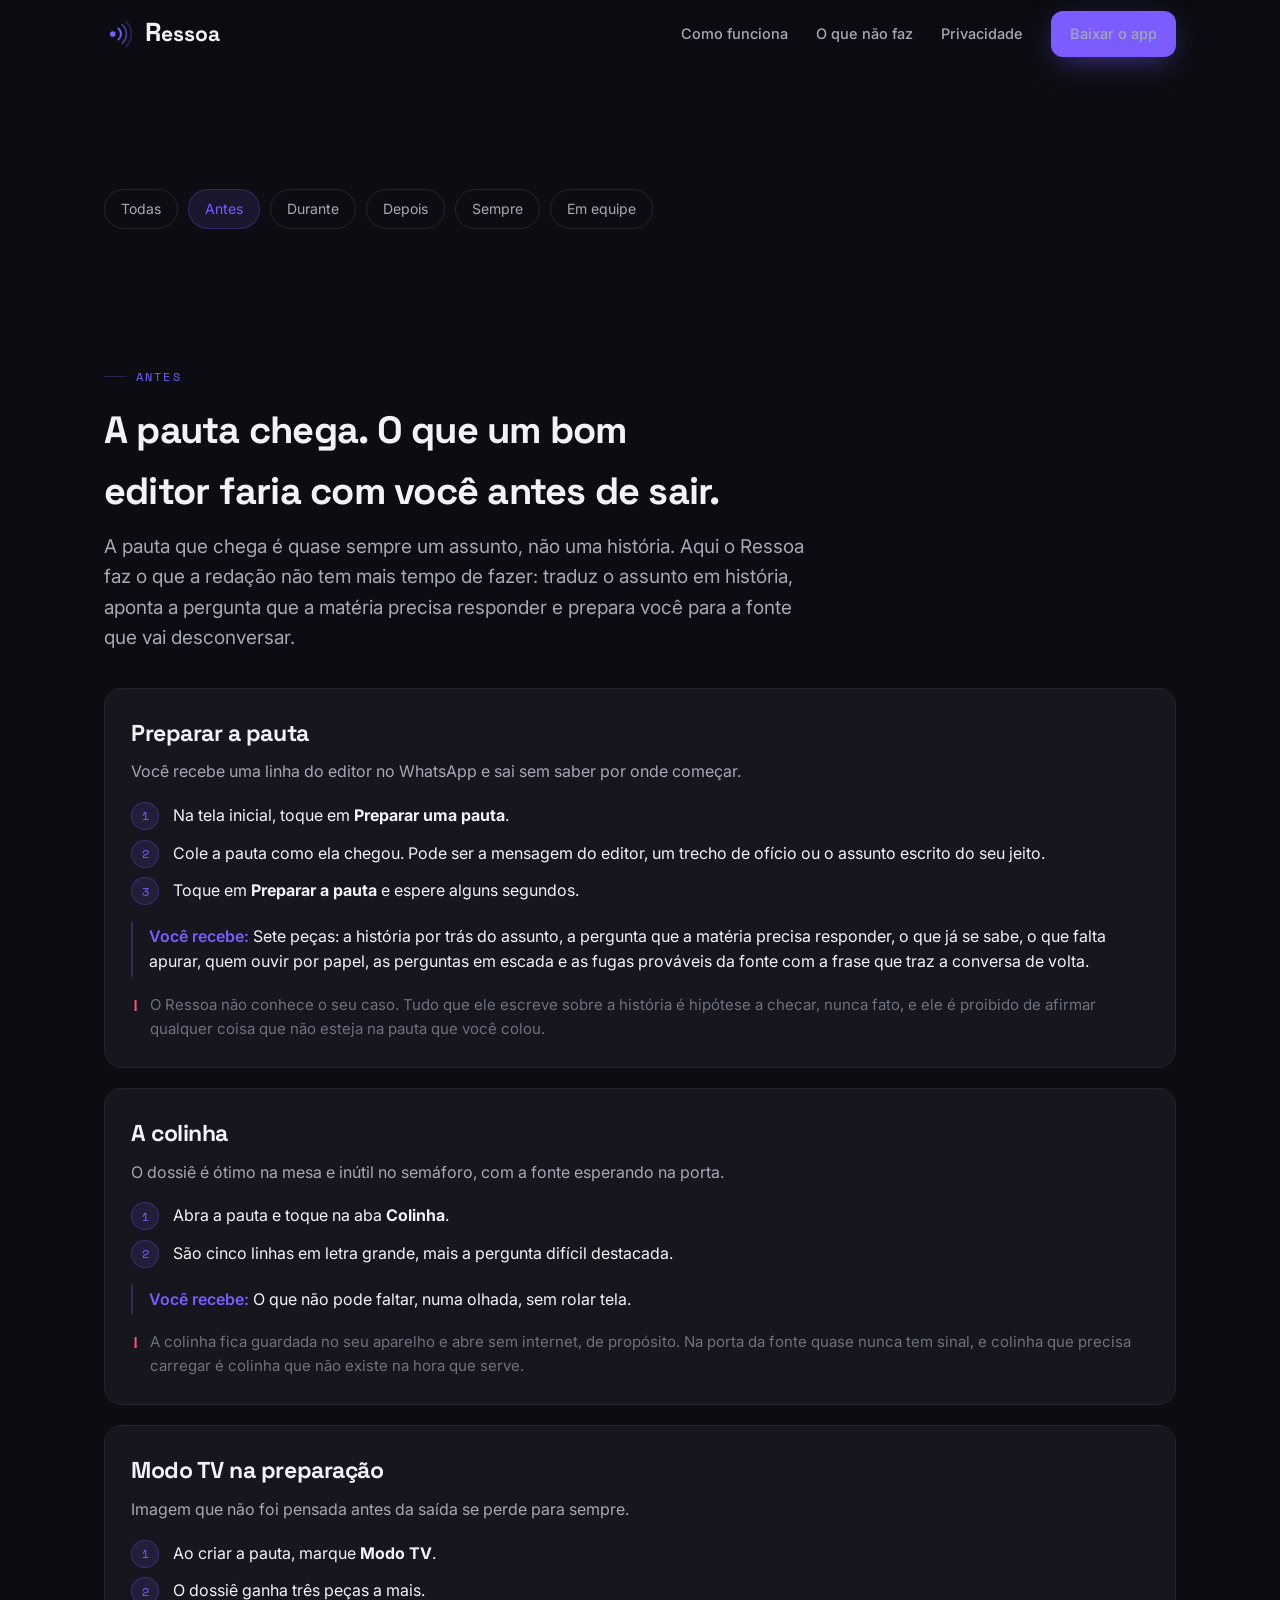
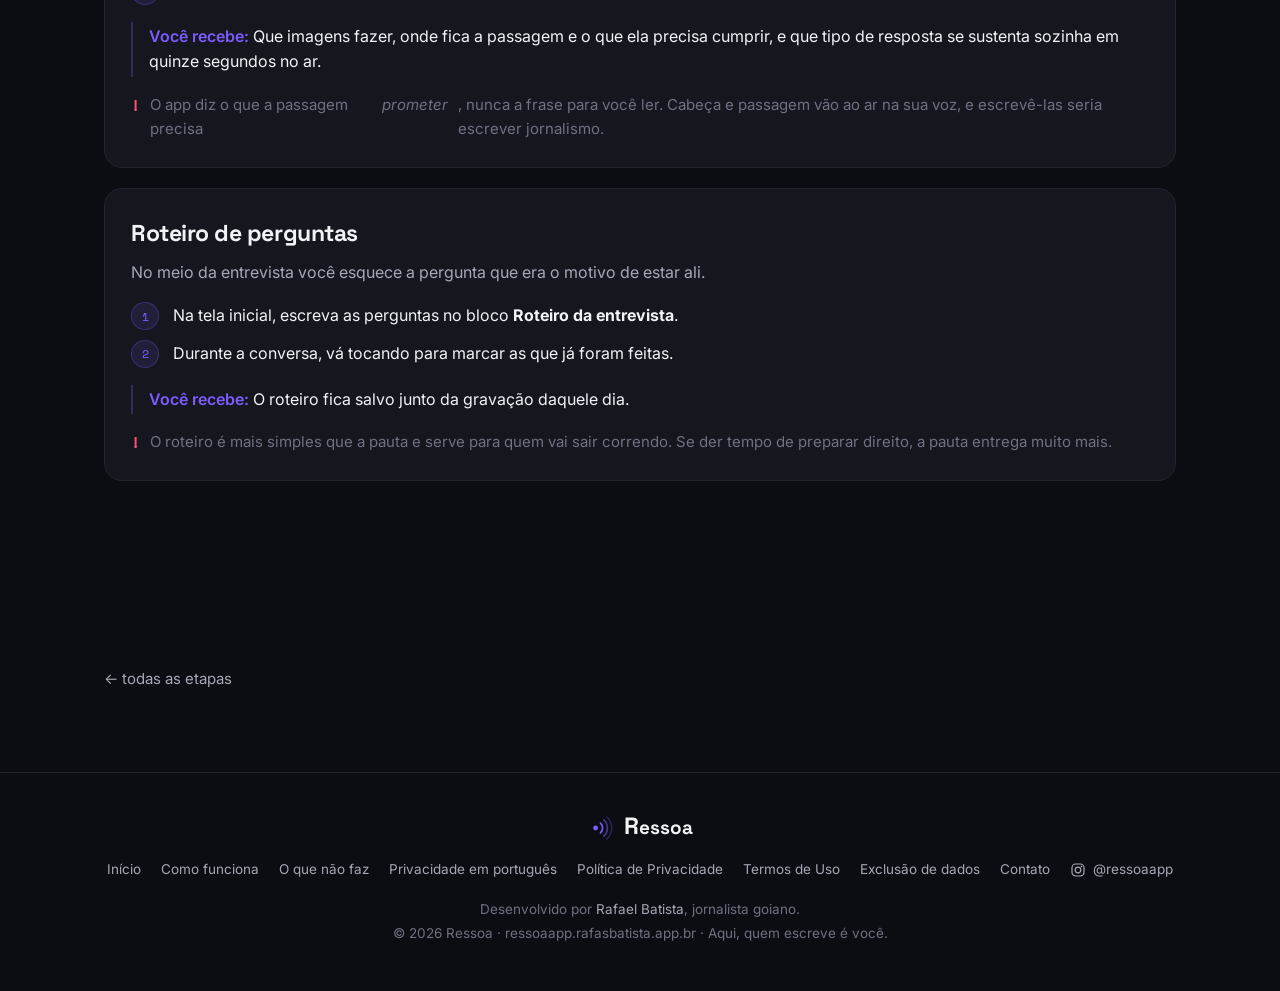
==== antes.html @ aba476d4 "O site passa a documentar cada funcao, passo a passo O site anunciava como "o que vem por ai" sete c" ====
<!doctype html>
<html lang="pt-BR">
<head>
<meta charset="utf-8" />
<meta name="viewport" content="width=device-width, initial-scale=1" />
<title>Antes · Ressoa</title>
<meta name="description" content="A pauta chega. O que um bom editor faria com você antes de sair. Passo a passo de cada função do Ressoa nesta etapa da apuração." />
<meta property="og:title" content="Antes · Ressoa" />
<meta property="og:description" content="A pauta chega. O que um bom editor faria com você antes de sair. Passo a passo de cada função do Ressoa nesta etapa da apuração." />
<meta property="og:type" content="article" />
<meta property="og:site_name" content="Ressoa" />
<meta property="og:locale" content="pt_BR" />
<meta property="og:url" content="https://ressoaapp.rafasbatista.app.br/antes.html" />
<meta property="og:image" content="https://ressoaapp.rafasbatista.app.br/og.png" />
<meta name="twitter:card" content="summary_large_image" />
<link rel="apple-touch-icon" href="https://ressoaapp.rafasbatista.app.br/apple-touch-icon.png" />
<meta name="theme-color" content="#0C0D12" />
<link rel="icon" href="favicon.png" />
<link rel="preconnect" href="https://fonts.googleapis.com" />
<link rel="preconnect" href="https://fonts.gstatic.com" crossorigin />
<link href="https://fonts.googleapis.com/css2?family=Space+Grotesk:wght@500;700&family=Inter:wght@400;500;600&family=Space+Mono:wght@400;700&display=swap" rel="stylesheet" />
<link rel="stylesheet" href="site.css" />
</head>
<body id="top">
<nav id="nav">
  <div class="wrap nav-in">
    <a class="brand" href="/" aria-label="Ressoa, início">
      <svg class="eco" viewBox="0 0 48 48" aria-hidden="true"><circle cx="14" cy="24" r="4.5" fill="currentColor"/><path d="M23 15a12 12 0 0 1 0 18" stroke="currentColor" stroke-width="3" fill="none" stroke-linecap="round"/><path d="M29 9a20 20 0 0 1 0 30" stroke="currentColor" stroke-width="3" fill="none" stroke-linecap="round" opacity=".55"/><path d="M35 4a27 27 0 0 1 0 40" stroke="currentColor" stroke-width="3" fill="none" stroke-linecap="round" opacity=".25"/></svg>
      <span><span class="r">R</span>essoa</span>
    </a>
    <div class="nav-links">
      <a href="como-funciona.html">Como funciona</a>
      <a href="o-que-nao-faz.html">O que não faz</a>
      <a href="privacidade-simples.html">Privacidade</a>
      <a class="btn btn-primary" href="/#baixar">Baixar o app</a>
    </div>
  </div>
</nav>
<main class="wrap" style="padding-top:120px;padding-bottom:80px">
  <div class="trilha"><a href="como-funciona.html">Todas</a><a href="antes.html" aria-current="page">Antes</a><a href="durante.html">Durante</a><a href="depois.html">Depois</a><a href="sempre.html">Sempre</a><a href="equipe.html">Em equipe</a></div>
  <section class="jornada">
    <span class="eyebrow">Antes</span>
    <h2>A pauta chega. O que um bom editor faria com você antes de sair.</h2>
    <p class="lead">A pauta que chega é quase sempre um assunto, não uma história. Aqui o Ressoa faz o que a redação não tem mais tempo de fazer: traduz o assunto em história, aponta a pergunta que a matéria precisa responder e prepara você para a fonte que vai desconversar.</p>
    
      <article class="func">
        <h3>Preparar a pauta</h3>
        <p class="problema">Você recebe uma linha do editor no WhatsApp e sai sem saber por onde começar.</p>
        <ol class="passos">
          <li>Na tela inicial, toque em <strong>Preparar uma pauta</strong>.</li>
          <li>Cole a pauta como ela chegou. Pode ser a mensagem do editor, um trecho de ofício ou o assunto escrito do seu jeito.</li>
          <li>Toque em <strong>Preparar a pauta</strong> e espere alguns segundos.</li>
        </ol>
        <p class="recebe"><strong>Você recebe:</strong> Sete peças: a história por trás do assunto, a pergunta que a matéria precisa responder, o que já se sabe, o que falta apurar, quem ouvir por papel, as perguntas em escada e as fugas prováveis da fonte com a frase que traz a conversa de volta.</p>
        <p class="ressalva">O Ressoa não conhece o seu caso. Tudo que ele escreve sobre a história é hipótese a checar, nunca fato, e ele é proibido de afirmar qualquer coisa que não esteja na pauta que você colou.</p>
      </article>

      <article class="func">
        <h3>A colinha</h3>
        <p class="problema">O dossiê é ótimo na mesa e inútil no semáforo, com a fonte esperando na porta.</p>
        <ol class="passos">
          <li>Abra a pauta e toque na aba <strong>Colinha</strong>.</li>
          <li>São cinco linhas em letra grande, mais a pergunta difícil destacada.</li>
        </ol>
        <p class="recebe"><strong>Você recebe:</strong> O que não pode faltar, numa olhada, sem rolar tela.</p>
        <p class="ressalva">A colinha fica guardada no seu aparelho e abre sem internet, de propósito. Na porta da fonte quase nunca tem sinal, e colinha que precisa carregar é colinha que não existe na hora que serve.</p>
      </article>

      <article class="func">
        <h3>Modo TV na preparação</h3>
        <p class="problema">Imagem que não foi pensada antes da saída se perde para sempre.</p>
        <ol class="passos">
          <li>Ao criar a pauta, marque <strong>Modo TV</strong>.</li>
          <li>O dossiê ganha três peças a mais.</li>
        </ol>
        <p class="recebe"><strong>Você recebe:</strong> Que imagens fazer, onde fica a passagem e o que ela precisa cumprir, e que tipo de resposta se sustenta sozinha em quinze segundos no ar.</p>
        <p class="ressalva">O app diz o que a passagem precisa <em>prometer</em>, nunca a frase para você ler. Cabeça e passagem vão ao ar na sua voz, e escrevê-las seria escrever jornalismo.</p>
      </article>

      <article class="func">
        <h3>Roteiro de perguntas</h3>
        <p class="problema">No meio da entrevista você esquece a pergunta que era o motivo de estar ali.</p>
        <ol class="passos">
          <li>Na tela inicial, escreva as perguntas no bloco <strong>Roteiro da entrevista</strong>.</li>
          <li>Durante a conversa, vá tocando para marcar as que já foram feitas.</li>
        </ol>
        <p class="recebe"><strong>Você recebe:</strong> O roteiro fica salvo junto da gravação daquele dia.</p>
        <p class="ressalva">O roteiro é mais simples que a pauta e serve para quem vai sair correndo. Se der tempo de preparar direito, a pauta entrega muito mais.</p>
      </article>
  </section>
  <a class="voltar-topo" href="como-funciona.html">← todas as etapas</a>
</main>
<footer>
  <div class="wrap foot-in">
    <div class="foot-marca">
      <svg class="eco" viewBox="0 0 48 48" aria-hidden="true"><circle cx="14" cy="24" r="4.5" fill="currentColor"/><path d="M23 15a12 12 0 0 1 0 18" stroke="currentColor" stroke-width="3" fill="none" stroke-linecap="round"/><path d="M29 9a20 20 0 0 1 0 30" stroke="currentColor" stroke-width="3" fill="none" stroke-linecap="round" opacity=".55"/><path d="M35 4a27 27 0 0 1 0 40" stroke="currentColor" stroke-width="3" fill="none" stroke-linecap="round" opacity=".25"/></svg>
      <span><span class="r">R</span>essoa</span>
    </div>
    <div class="foot-links">
      <a href="/">Início</a>
      <a href="como-funciona.html">Como funciona</a>
      <a href="o-que-nao-faz.html">O que não faz</a>
      <a href="privacidade-simples.html">Privacidade em português</a>
      <a href="privacidade.html">Política de Privacidade</a>
      <a href="termos.html">Termos de Uso</a>
      <a href="exclusao-de-dados.html">Exclusão de dados</a>
      <a href="contato.html">Contato</a>
      <a class="foot-ig" href="https://instagram.com/ressoaapp" target="_blank" rel="noopener">
        <svg viewBox="0 0 24 24" aria-hidden="true"><rect x="3" y="3" width="18" height="18" rx="5.5" fill="none" stroke="currentColor" stroke-width="1.8"/><circle cx="12" cy="12" r="4.2" fill="none" stroke="currentColor" stroke-width="1.8"/><circle cx="17.4" cy="6.6" r="1.25" fill="currentColor"/></svg>
        @ressoaapp
      </a>
    </div>
    <div class="foot-fina">
      Desenvolvido por <a href="https://rafasbatista.app.br/" target="_blank" rel="noopener">Rafael Batista</a>, jornalista goiano.<br>
      © 2026 Ressoa · ressoaapp.rafasbatista.app.br · Aqui, quem escreve é você.
    </div>
  </div>
</footer>
</body>
</html>
---- site.css ----
/* Sistema visual do Ressoa, compartilhado por todas as páginas.
   Extraído do index.html em 20/08/2026, quando o site deixou de ser uma página
   só e passou a documentar cada função. */
:root {
    --bg: #0C0D12;
    --bg-2: #0f1017;
    --surface: #15161E;
    --surface-2: #1b1d28;
    --border: #23252F;
    --violet: #7C5CFF;
    --violet-soft: rgba(124, 92, 255, 0.12);
    --violet-line: rgba(124, 92, 255, 0.28);
    --green: #4ADE9E;
    --rec: #FF5470;
    --text: #F2F3F7;
    --text-2: #A5A8B5;
    --muted: #6E7180;
    --display: "Space Grotesk", "Segoe UI", system-ui, sans-serif;
    --sans: "Inter", "Segoe UI", system-ui, sans-serif;
    --mono: "Space Mono", ui-monospace, "SF Mono", Menlo, monospace;
    --maxw: 1120px;
  }
  * { box-sizing: border-box; }
  html { scroll-behavior: smooth; -webkit-text-size-adjust: 100%; }
  body {
    margin: 0;
    background: var(--bg);
    color: var(--text);
    font-family: var(--sans);
    line-height: 1.6;
    overflow-x: hidden;
    -webkit-font-smoothing: antialiased;
  }
  a { color: inherit; text-decoration: none; }
  canvas#resonance {
    position: fixed;
    inset: 0;
    width: 100%;
    height: 100%;
    z-index: 0;
    opacity: 0.55;
    pointer-events: none;
  }
  .wrap { width: 100%; max-width: var(--maxw); margin: 0 auto; padding: 0 24px; position: relative; z-index: 2; }

  /* ---------- Type ---------- */
  h1, h2, h3 { font-family: var(--display); font-weight: 700; letter-spacing: -0.02em; text-wrap: balance; margin: 0; }
  .eyebrow {
    font-family: var(--mono);
    font-size: 12px;
    letter-spacing: 0.18em;
    text-transform: uppercase;
    color: var(--violet);
    display: inline-flex;
    align-items: center;
    gap: 10px;
  }
  .eyebrow::before { content: ""; width: 22px; height: 1px; background: var(--violet-line); }
  .lead { color: var(--text-2); font-size: clamp(16px, 2.1vw, 19px); max-width: 60ch; }
  .grad { color: var(--violet); }

  /* ---------- Nav ---------- */
  nav {
    position: sticky; top: 0; z-index: 20;
    backdrop-filter: blur(14px);
    background: color-mix(in srgb, var(--bg) 72%, transparent);
    border-bottom: 1px solid transparent;
    transition: border-color .3s;
  }
  nav.scrolled { border-bottom-color: var(--border); }
  .nav-in { display: flex; align-items: center; justify-content: space-between; height: 68px; }
  .brand { display: flex; align-items: center; gap: 11px; font-family: var(--display); font-weight: 700; font-size: 21px; }
  /* Igual ao app: o "R" tem destaque de TAMANHO, não de cor. Wordmark toda branca. */
  .brand .r { font-size: 1.24em; line-height: 1; }
  .eco { width: 30px; height: 30px; color: var(--violet); flex: none; }
  .nav-links { display: flex; align-items: center; gap: 28px; }
  .nav-links a { color: var(--text-2); font-size: 14.5px; font-weight: 500; transition: color .2s; }
  .nav-links a:hover { color: var(--text); }
  .btn {
    display: inline-flex; align-items: center; gap: 8px; justify-content: center;
    font-family: var(--sans); font-weight: 600; font-size: 15px;
    padding: 12px 22px; border-radius: 12px; border: 1px solid transparent; cursor: pointer;
    transition: transform .15s ease, background .2s, border-color .2s;
  }
  .btn-primary { background: var(--violet); color: #0b0b12; box-shadow: 0 8px 30px -8px rgba(124,92,255,.6); }
  .btn-primary:hover { transform: translateY(-2px); }
  .btn-ghost { border-color: var(--border); color: var(--text); background: rgba(255,255,255,.02); }
  .btn-ghost:hover { border-color: var(--violet-line); }
  .nav-links .btn { padding: 10px 18px; }
  @media (max-width: 780px) { .nav-links a:not(.btn) { display: none; } }

  /* ---------- Hero ---------- */
  .hero { position: relative; padding: 84px 0 40px; }
  .hero-grid { display: grid; grid-template-columns: 1.05fr 0.95fr; gap: 48px; align-items: center; }
  .hero h1 { font-size: clamp(38px, 6.4vw, 72px); line-height: 1.02; }
  .hero .lead { margin-top: 24px; }
  .hero-cta { display: flex; gap: 14px; margin-top: 34px; flex-wrap: wrap; }
  /* Botões das lojas (em breve) */
  .stores { display: flex; gap: 12px; margin-top: 26px; flex-wrap: wrap; }
  .stores.center { justify-content: center; }
  .store {
    display: inline-flex; align-items: center; gap: 11px;
    padding: 9px 17px; border-radius: 12px;
    background: #000; border: 1px solid #35373f; color: #fff;
    opacity: .8; cursor: default; user-select: none;
  }
  .store svg { width: 23px; height: 23px; flex: none; }
  .store .st { display: flex; flex-direction: column; line-height: 1.12; }
  .store .st small { font-size: 9.5px; color: #c9cbd4; letter-spacing: .01em; }
  .store .st b { font-family: var(--display); font-size: 16px; font-weight: 700; letter-spacing: -0.01em; }
  .stores-note {
    font-family: var(--mono); font-size: 11px; letter-spacing: .16em; text-transform: uppercase;
    color: var(--muted); margin-top: 12px; display: inline-flex; align-items: center; gap: 9px;
  }
  .stores-note::before { content: ""; width: 18px; height: 1px; background: var(--violet-line); }

  .hero-meta { display: flex; gap: 22px; margin-top: 30px; flex-wrap: wrap; color: var(--muted); font-size: 13.5px; }
  .hero-meta span { display: inline-flex; align-items: center; gap: 8px; }
  .dot { width: 7px; height: 7px; border-radius: 50%; background: var(--green); box-shadow: 0 0 10px var(--green); }
  .dot.v { background: var(--violet); box-shadow: 0 0 10px var(--violet); }
  @media (max-width: 900px) { .hero-grid { grid-template-columns: 1fr; gap: 40px; } .hero { padding-top: 54px; } }

  /* ---------- Phone mockup ---------- */
  .stage { perspective: 1600px; display: flex; justify-content: center; }
  .phone {
    width: 300px; flex: none;
    border-radius: 42px;
    background: linear-gradient(160deg, #202230, #101119);
    padding: 10px;
    border: 1px solid #2a2c3a;
    box-shadow: 0 40px 90px -30px rgba(0,0,0,.85), 0 0 0 1px rgba(124,92,255,.06), inset 0 1px 0 rgba(255,255,255,.05);
    transform: rotateY(-16deg) rotateX(6deg) rotateZ(1deg);
    transition: transform .9s cubic-bezier(.2,.8,.2,1);
  }
  .phone.flat { transform: rotateY(0) rotateX(0); }
  .stage.right .phone { transform: rotateY(16deg) rotateX(6deg) rotateZ(-1deg); }
  .stage.right .phone.flat { transform: rotateY(0) rotateX(0); }
  .screen {
    border-radius: 34px; background: var(--bg); overflow: hidden; height: 600px;
    border: 1px solid #000; position: relative; display: flex; flex-direction: column;
  }
  .notch { height: 26px; display: flex; align-items: center; justify-content: center; }
  .notch::after { content: ""; width: 90px; height: 6px; border-radius: 6px; background: #000; }
  .scr-pad { padding: 6px 16px 16px; display: flex; flex-direction: column; gap: 12px; flex: 1; overflow: hidden; }
  .scr-head { display: flex; align-items: center; justify-content: space-between; }
  .scr-title { font-family: var(--display); font-weight: 700; font-size: 20px; }
  .beta { font-family: var(--mono); font-size: 9px; letter-spacing: .1em; color: var(--violet); border: 1px solid var(--violet-line); border-radius: 20px; padding: 3px 8px; }
  .card {
    background: var(--surface); border: 1px solid var(--border); border-radius: 16px; padding: 14px;
  }
  .card.hl { background: var(--violet-soft); border-color: var(--violet-line); }
  .chip { font-size: 11px; font-weight: 600; padding: 5px 11px; border-radius: 20px; background: var(--surface-2); border: 1px solid var(--border); color: var(--text-2); display: inline-block; }
  .chip.on { background: var(--violet); color: #0b0b12; border-color: transparent; }
  .chip.ok { background: rgba(74,222,158,.14); color: var(--green); border-color: rgba(74,222,158,.3); }
  .chip.rec { background: rgba(255,84,112,.14); color: var(--rec); border-color: rgba(255,84,112,.3); }
  .rowchips { display: flex; gap: 7px; }
  .ts { font-family: var(--mono); font-size: 11px; color: var(--violet); display: inline-flex; align-items: center; gap: 4px; }
  .muted-s { color: var(--muted); font-size: 12px; }
  .txt-s { font-size: 12.5px; color: var(--text-2); line-height: 1.45; }
  .txt-b { font-size: 13px; font-weight: 600; }

  /* waveform */
  .wave { display: flex; align-items: center; gap: 3px; height: 34px; }
  .wave i { width: 3px; border-radius: 3px; background: #3a3d4d; }
  .wave i.a { background: var(--violet); }
  .rec-btn { width: 74px; height: 74px; border-radius: 50%; background: var(--rec); margin: 6px auto; display: flex; align-items: center; justify-content: center; box-shadow: 0 0 40px -6px rgba(255,84,112,.6); }
  .rec-btn.v { background: var(--violet); box-shadow: 0 0 40px -6px rgba(124,92,255,.6); }
  .rec-btn::after { content: ""; width: 24px; height: 24px; border-radius: 6px; background: #0b0b12; }
  .rec-btn.mic::after { width: 0; height: 0; }
  .play { width: 28px; height: 28px; border-radius: 50%; background: var(--violet); display: inline-flex; align-items: center; justify-content: center; flex: none; }
  .play::after { content: ""; border-left: 9px solid #0b0b12; border-top: 6px solid transparent; border-bottom: 6px solid transparent; margin-left: 2px; }

  /* editor (aba Escrever) */
  .toolbar { display: flex; gap: 6px; align-items: center; background: var(--surface-2); border: 1px solid var(--border); border-radius: 12px; padding: 8px 10px; }
  .toolbar span { width: 25px; height: 25px; border-radius: 7px; display: flex; align-items: center; justify-content: center; font-size: 12px; font-weight: 700; color: var(--text-2); background: rgba(255,255,255,.03); }
  .toolbar span.on { color: var(--violet); background: var(--violet-soft); }
  .quote-ins { border-left: 3px solid var(--violet); padding-left: 11px; }

  /* tab bar */
  .tabbar { margin-top: auto; display: flex; align-items: flex-end; justify-content: space-around; padding: 9px 4px 5px; border-top: 1px solid var(--border); }
  .tab { display: flex; flex-direction: column; align-items: center; gap: 4px; font-size: 8.5px; color: var(--muted); flex: 1; }
  .tab > svg { width: 19px; height: 19px; }
  .tab.on { color: var(--violet); }
  .tab.fab .fabc { width: 46px; height: 46px; border-radius: 50%; background: var(--violet); display: flex; align-items: center; justify-content: center; margin-top: -24px; border: 3px solid var(--bg); box-shadow: 0 0 22px -4px var(--violet); }
  .tab.fab .fabc .eco { width: 24px; height: 24px; color: #0b0b12; }

  /* ---------- Sections ---------- */
  section { position: relative; padding: 86px 0; }
  .section-head { max-width: 720px; }
  .section-head h2 { font-size: clamp(28px, 4.4vw, 46px); line-height: 1.06; margin-top: 18px; }
  .section-head .lead { margin-top: 18px; }

  .thesis { text-align: center; padding: 70px 0; }
  .thesis .big { font-family: var(--display); font-weight: 700; font-size: clamp(26px, 4.6vw, 50px); line-height: 1.12; letter-spacing: -0.02em; max-width: 18ch; margin: 0 auto; }
  .thesis .big b { color: var(--violet); }
  .thesis .sub { color: var(--text-2); margin-top: 22px; max-width: 58ch; margin-left: auto; margin-right: auto; }

  .feat { display: grid; grid-template-columns: 1fr 1fr; gap: 56px; align-items: center; }
  .feat.rev { direction: rtl; }
  .feat.rev > * { direction: ltr; }
  .feat .copy h2 { font-size: clamp(26px, 3.8vw, 40px); line-height: 1.08; margin-top: 16px; }
  .feat .copy p { color: var(--text-2); margin-top: 18px; font-size: 16.5px; }
  .feat ul { list-style: none; padding: 0; margin: 22px 0 0; display: flex; flex-direction: column; gap: 12px; }
  .feat li { display: flex; gap: 11px; align-items: flex-start; color: var(--text-2); font-size: 15px; }
  .feat li::before { content: ""; width: 18px; height: 18px; flex: none; margin-top: 2px; border-radius: 50%; background: var(--violet-soft); border: 1px solid var(--violet-line); background-image: url("data:image/svg+xml,%3Csvg xmlns='http://www.w3.org/2000/svg' viewBox='0 0 24 24' fill='none' stroke='%237C5CFF' stroke-width='3' stroke-linecap='round' stroke-linejoin='round'%3E%3Cpolyline points='20 6 9 17 4 12'/%3E%3C/svg%3E"); background-size: 12px; background-repeat: no-repeat; background-position: center; }
  @media (max-width: 900px) {
    .feat { grid-template-columns: 1fr; gap: 40px; }
    .feat.rev { direction: ltr; }
    section { padding: 64px 0; }
  }

  /* reveal */
  .reveal { opacity: 0; transform: translateY(34px); transition: opacity .8s ease, transform .8s cubic-bezier(.2,.8,.2,1); }
  .reveal.in { opacity: 1; transform: none; }
  .reveal.d1 { transition-delay: .08s; } .reveal.d2 { transition-delay: .16s; } .reveal.d3 { transition-delay: .24s; }

  /* grid of small features */
  .mini-grid { display: grid; grid-template-columns: repeat(3, 1fr); gap: 18px; margin-top: 40px; }
  .mini { background: var(--surface); border: 1px solid var(--border); border-radius: 18px; padding: 22px; transition: border-color .25s, transform .25s; }
  .mini:hover { border-color: var(--violet-line); transform: translateY(-3px); }
  .mini .mi { width: 40px; height: 40px; border-radius: 11px; background: var(--violet-soft); display: flex; align-items: center; justify-content: center; color: var(--violet); margin-bottom: 14px; }
  .mini h3 { font-size: 17px; }
  .mini p { color: var(--text-2); font-size: 14px; margin: 8px 0 0; }
  @media (max-width: 860px) { .mini-grid { grid-template-columns: 1fr; } }

  /* em breve */
  .soon { border-top: 1px solid var(--border); border-bottom: 1px solid var(--border); background: linear-gradient(180deg, rgba(124,92,255,.05), transparent 60%); }
  .soon-grid { display: grid; grid-template-columns: repeat(2, 1fr); gap: 16px; margin-top: 40px; }
  .soon-card { display: flex; gap: 15px; align-items: flex-start; background: var(--surface); border: 1px solid var(--border); border-radius: 16px; padding: 18px 20px; }
  .soon-card .si { width: 38px; height: 38px; border-radius: 10px; background: var(--violet-soft); color: var(--violet); display: flex; align-items: center; justify-content: center; flex: none; }
  .soon-card h3 { font-size: 16px; display: flex; align-items: center; gap: 10px; flex-wrap: wrap; }
  .soon-card .tag { font-family: var(--mono); font-size: 9px; letter-spacing: .12em; text-transform: uppercase; color: var(--violet); border: 1px solid var(--violet-line); border-radius: 20px; padding: 2px 7px; }
  .soon-card p { color: var(--text-2); font-size: 13.5px; margin: 7px 0 0; }
  @media (max-width: 760px) { .soon-grid { grid-template-columns: 1fr; } }

  /* pricing */
  .price-grid { display: grid; grid-template-columns: 1fr 1fr; gap: 22px; margin-top: 44px; }
  .plan { background: var(--surface); border: 1px solid var(--border); border-radius: 22px; padding: 30px; display: flex; flex-direction: column; }
  .plan.pro { border-color: var(--violet-line); background: linear-gradient(180deg, var(--violet-soft), var(--surface) 70%); position: relative; }
  .plan .pname { font-family: var(--mono); font-size: 12px; letter-spacing: .12em; text-transform: uppercase; color: var(--text-2); }
  .plan .price { font-family: var(--display); font-weight: 700; font-size: 46px; margin: 14px 0 2px; letter-spacing: -0.03em; }
  .plan .price small { font-size: 15px; color: var(--muted); font-family: var(--sans); font-weight: 500; }
  .plan .note { color: var(--green); font-size: 13.5px; font-weight: 600; min-height: 20px; }
  .plan ul { list-style: none; padding: 0; margin: 22px 0 0; display: flex; flex-direction: column; gap: 12px; flex: 1; }
  .plan li { display: flex; gap: 10px; color: var(--text-2); font-size: 14.5px; }
  .plan li::before { content: ""; width: 16px; height: 16px; flex: none; margin-top: 3px; background-image: url("data:image/svg+xml,%3Csvg xmlns='http://www.w3.org/2000/svg' viewBox='0 0 24 24' fill='none' stroke='%237C5CFF' stroke-width='3' stroke-linecap='round' stroke-linejoin='round'%3E%3Cpolyline points='20 6 9 17 4 12'/%3E%3C/svg%3E"); background-size: contain; background-repeat: no-repeat; }
  .badge { position: absolute; top: -12px; right: 24px; background: var(--violet); color: #0b0b12; font-size: 12px; font-weight: 700; padding: 5px 13px; border-radius: 20px; }
  @media (max-width: 760px) { .price-grid { grid-template-columns: 1fr; } }

  /* manifesto */
  .manifesto { text-align: center; }
  .manifesto .m { font-family: var(--display); font-weight: 700; font-size: clamp(26px, 4.4vw, 46px); letter-spacing: -0.02em; line-height: 1.12; max-width: 20ch; margin: 0 auto; }
  .manifesto .m b { color: var(--violet); }
  .seal { display: inline-flex; align-items: center; gap: 9px; margin-top: 26px; padding: 9px 18px; border-radius: 30px; border: 1px solid rgba(74,222,158,.3); background: rgba(74,222,158,.08); color: var(--green); font-weight: 600; font-size: 14px; }

  /* final cta */
  .final { text-align: center; padding: 96px 0; }
  .final h2 { font-size: clamp(30px, 5vw, 56px); line-height: 1.04; }
  .final .lead { margin: 20px auto 0; }
  .final .hero-cta { justify-content: center; }

  /* box do Instagram: a única coisa que dá pra fazer hoje, enquanto o app
     não chega às lojas, é seguir. Por isso vem logo depois do bloco de baixar. */
  .ig-box {
    display: flex; align-items: center; gap: 24px; flex-wrap: wrap;
    background: linear-gradient(180deg, var(--violet-soft), var(--surface) 72%);
    border: 1px solid var(--violet-line); border-radius: 22px; padding: 28px 30px;
  }
  .ig-mark { width: 54px; height: 54px; border-radius: 16px; background: var(--violet-soft); border: 1px solid var(--violet-line); color: var(--violet); display: flex; align-items: center; justify-content: center; flex: none; }
  .ig-mark svg { width: 27px; height: 27px; }
  .ig-txt { flex: 1; min-width: 240px; }
  .ig-txt h2 { font-size: clamp(21px, 2.6vw, 27px); }
  .ig-txt p { margin: 8px 0 0; color: var(--text-2); font-size: 14.5px; line-height: 1.6; }
  @media (max-width: 620px) { .ig-box { padding: 24px; } .ig-box .btn { width: 100%; } }

  /* rodapé: exatamente o mesmo bloco em todas as páginas do site.
     Se mudar aqui, mudar também em legal.css. */
  footer { border-top: 1px solid var(--border); padding: 40px 0 46px; color: var(--muted); font-size: 13.5px; }
  .foot-in { display: flex; flex-direction: column; align-items: center; text-align: center; gap: 16px; }
  .foot-marca { display: flex; align-items: center; gap: 10px; font-family: var(--display); font-weight: 700; font-size: 19px; color: var(--text); }
  .foot-marca .r { font-size: 1.24em; line-height: 1; }
  .foot-marca .eco { width: 26px; height: 26px; color: var(--violet); flex: none; }
  .foot-links { display: flex; gap: 20px; align-items: center; justify-content: center; flex-wrap: wrap; }
  footer a { color: var(--text-2); }
  footer a:hover { color: var(--violet); }
  .foot-ig { display: inline-flex; align-items: center; gap: 7px; }
  .foot-ig svg { width: 16px; height: 16px; flex: none; }
  .foot-fina { line-height: 1.8; }

  @media (prefers-reduced-motion: reduce) {
    * { scroll-behavior: auto !important; }
    .reveal { opacity: 1 !important; transform: none !important; }
    .phone { transition: none; }
    canvas#resonance { display: none; }
  }

/* ---------- Passo a passo das funções ----------
   Acrescentado em 20/08/2026. Cada função do aplicativo vira um bloco igual:
   o problema, os passos numerados, o que se recebe e a ressalva honesta. A
   forma é sempre a mesma de propósito, para o jornalista aprender a ler uma vez
   e depois só procurar o que precisa. */
.jornada { margin: 0 0 72px; }
.jornada > .eyebrow { margin-bottom: 14px; }
.jornada h2 { font-size: clamp(26px, 4vw, 38px); margin-bottom: 10px; }
.jornada > .lead { margin: 0 0 34px; }

.func {
  border: 1px solid var(--border);
  border-radius: 18px;
  background: var(--surface);
  padding: 26px;
  margin-bottom: 20px;
}
.func h3 { font-size: clamp(19px, 2.4vw, 23px); margin-bottom: 8px; }
.func .problema { color: var(--text-2); margin: 0 0 18px; }

.passos { counter-reset: passo; list-style: none; margin: 0 0 18px; padding: 0; }
.passos li {
  counter-increment: passo;
  position: relative;
  padding: 0 0 0 42px;
  margin-bottom: 12px;
  color: var(--text);
}
.passos li::before {
  content: counter(passo);
  position: absolute;
  left: 0;
  top: -1px;
  width: 26px;
  height: 26px;
  border-radius: 999px;
  background: var(--violet-soft);
  border: 1px solid var(--violet-line);
  color: var(--violet);
  font-family: var(--mono);
  font-size: 12px;
  display: grid;
  place-items: center;
}

.recebe {
  border-left: 2px solid var(--violet-line);
  padding: 2px 0 2px 16px;
  margin: 0 0 16px;
}
.recebe strong { color: var(--violet); font-weight: 600; }

/* A ressalva existe em TODA função, e é regra editorial: se um recurso não tem
   limite que valha dizer, ou ele é trivial ou não foi pensado o bastante. */
.ressalva {
  display: flex;
  gap: 10px;
  align-items: flex-start;
  color: var(--muted);
  font-size: 15px;
  margin: 0;
}
.ressalva::before { content: "!"; color: var(--rec); font-family: var(--mono); font-weight: 700; }

/* Índice das jornadas, no topo das páginas internas. */
.trilha { display: flex; flex-wrap: wrap; gap: 10px; margin: 0 0 44px; }
.trilha a {
  border: 1px solid var(--border);
  border-radius: 999px;
  padding: 8px 16px;
  color: var(--text-2);
  font-size: 14px;
  transition: 0.18s;
}
.trilha a:hover { border-color: var(--violet-line); color: var(--text); }
.trilha a[aria-current="page"] { background: var(--violet-soft); border-color: var(--violet-line); color: var(--violet); }

.voltar-topo { display: inline-block; margin-top: 8px; color: var(--text-2); font-size: 15px; }
.voltar-topo:hover { color: var(--violet); }

/* Telas muito estreitas (abaixo de 400px, e o painel de teste tem 349px): o
   botão do topo encostava na marca. Aqui ele encolhe em vez de empurrar. */
@media (max-width: 400px) {
  .nav-links .btn { padding: 9px 14px; font-size: 13.5px; }
  .brand span { font-size: 17px; }
}
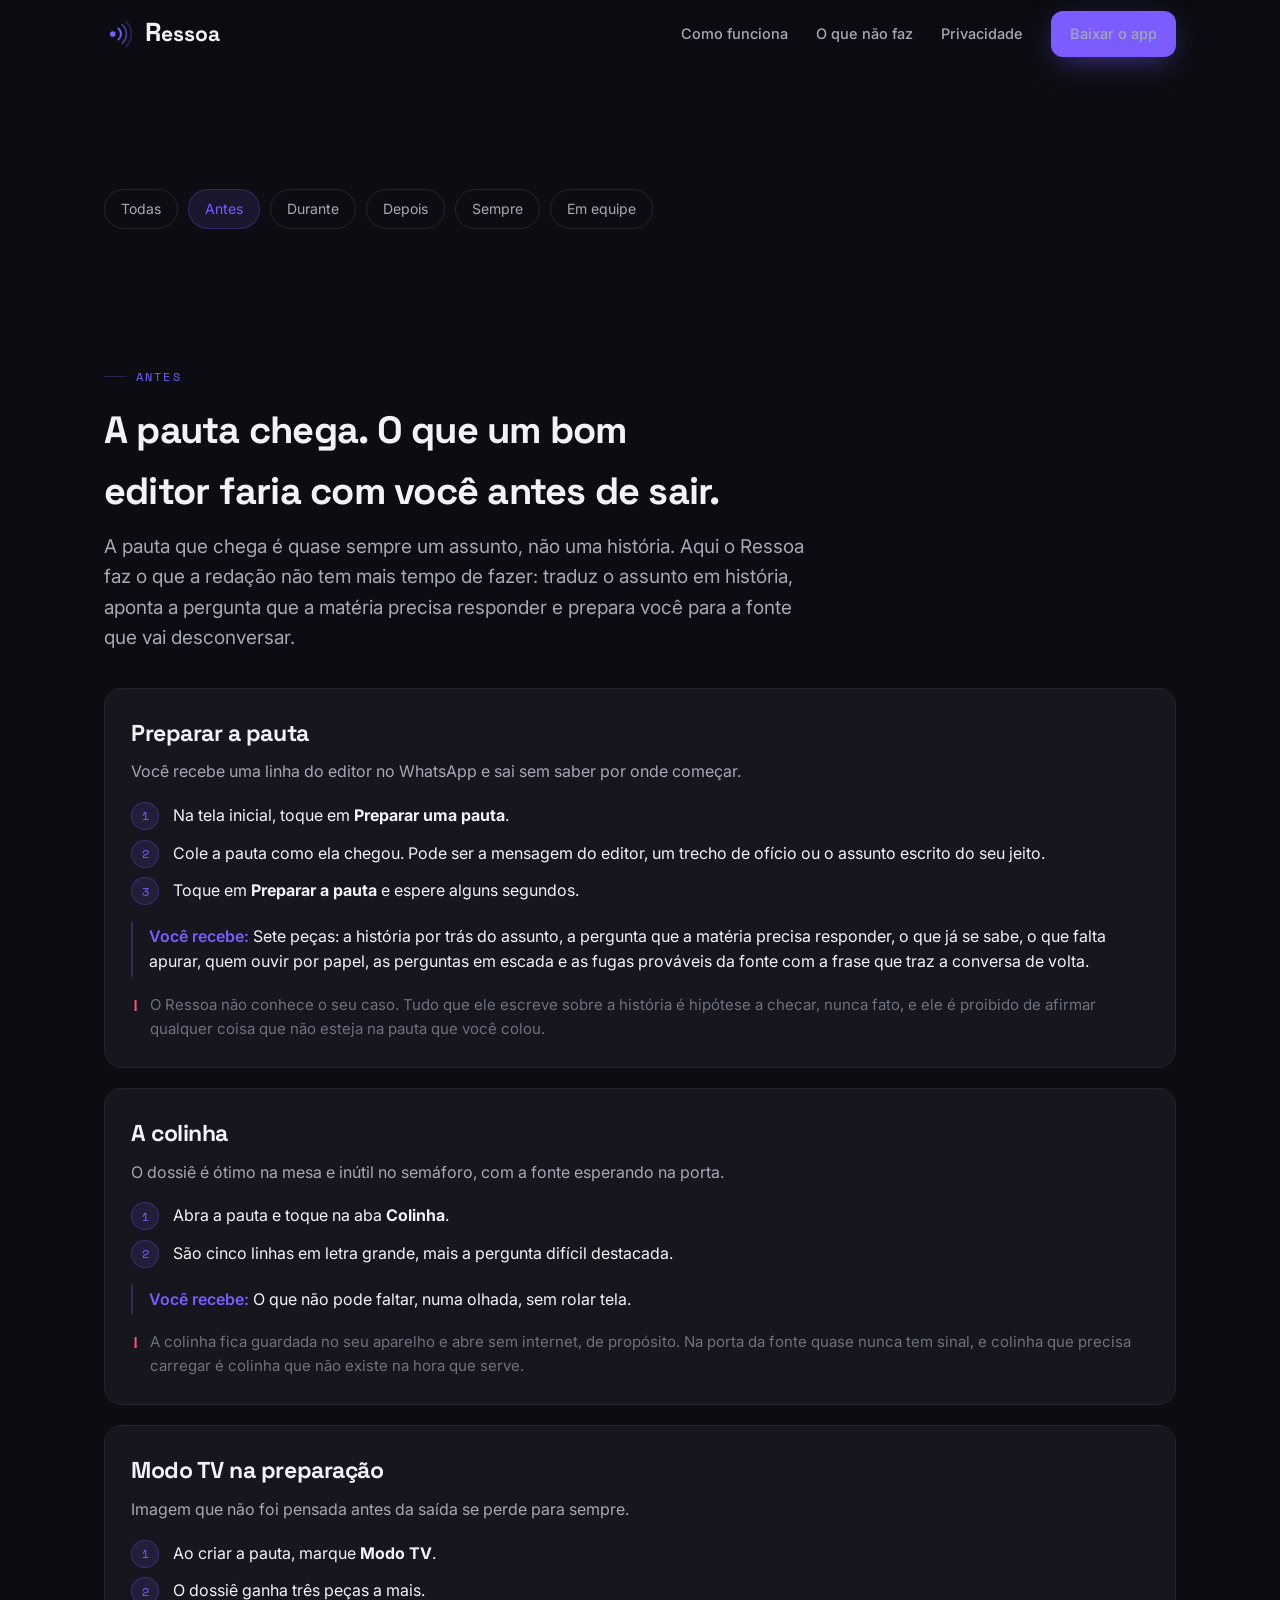
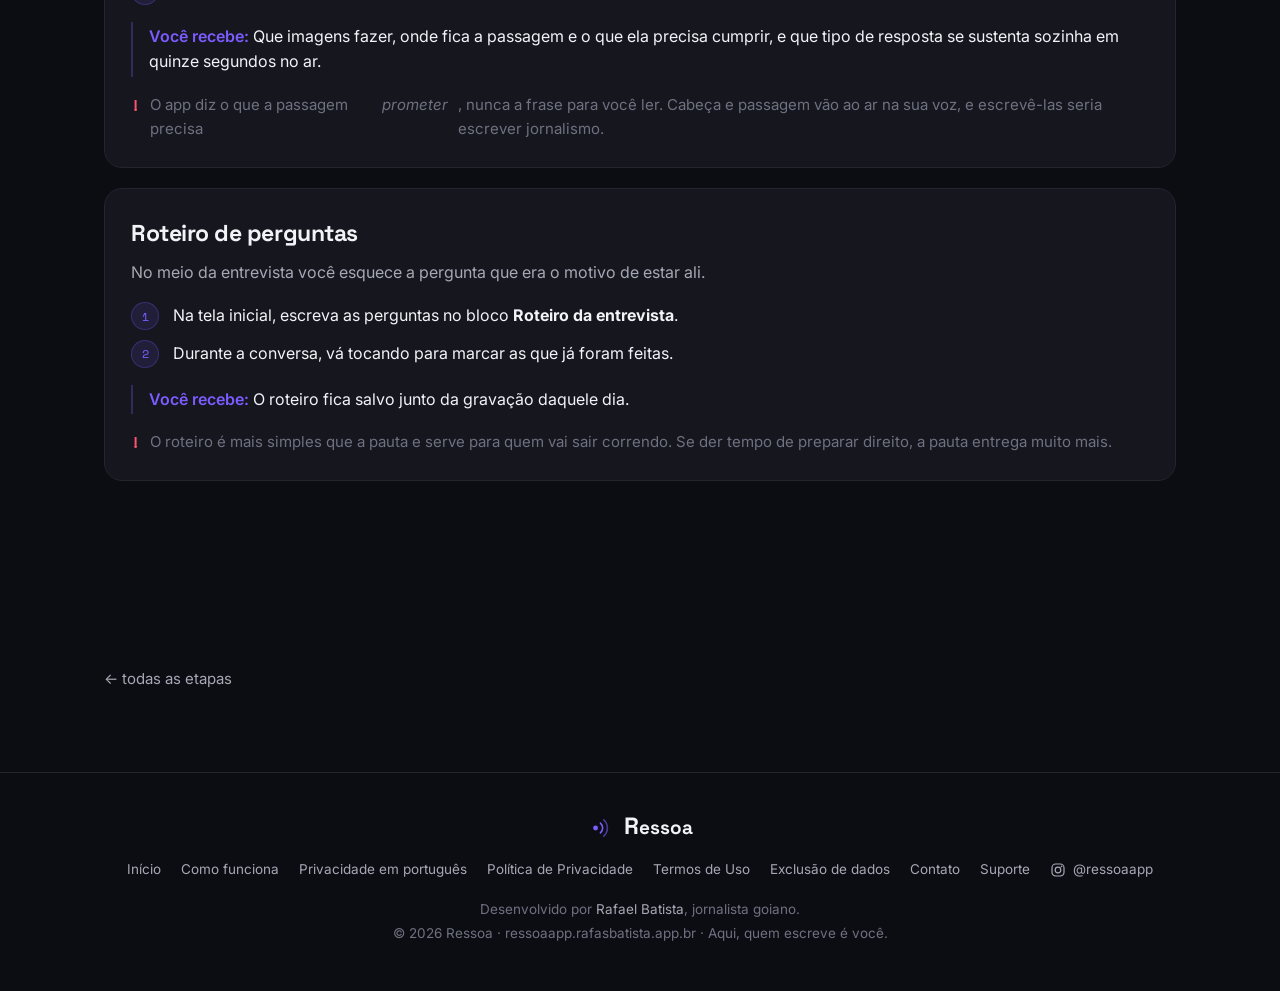
==== commit 01523afc: "Documentos legais em dia, rodape unico e a divisao dos planos AUDITORIA DOS TRES DOCUMENTOS contra o" ====
--- a/antes.html
+++ b/antes.html
@@ -93,18 +93,18 @@
 <footer>
   <div class="wrap foot-in">
     <div class="foot-marca">
-      <svg class="eco" viewBox="0 0 48 48" aria-hidden="true"><circle cx="14" cy="24" r="4.5" fill="currentColor"/><path d="M23 15a12 12 0 0 1 0 18" stroke="currentColor" stroke-width="3" fill="none" stroke-linecap="round"/><path d="M29 9a20 20 0 0 1 0 30" stroke="currentColor" stroke-width="3" fill="none" stroke-linecap="round" opacity=".55"/><path d="M35 4a27 27 0 0 1 0 40" stroke="currentColor" stroke-width="3" fill="none" stroke-linecap="round" opacity=".25"/></svg>
+      <svg class="eco" viewBox="0 0 48 48" aria-hidden="true"><circle cx="14" cy="24" r="4.5" fill="currentColor"/><path d="M23 15a12 12 0 0 1 0 18" stroke="currentColor" stroke-width="3" fill="none" stroke-linecap="round"/><path d="M29 9a20 20 0 0 1 0 30" stroke="currentColor" stroke-width="3" fill="none" stroke-linecap="round" opacity=".55"/></svg>
       <span><span class="r">R</span>essoa</span>
     </div>
     <div class="foot-links">
       <a href="/">Início</a>
       <a href="como-funciona.html">Como funciona</a>
-      <a href="o-que-nao-faz.html">O que não faz</a>
       <a href="privacidade-simples.html">Privacidade em português</a>
       <a href="privacidade.html">Política de Privacidade</a>
       <a href="termos.html">Termos de Uso</a>
       <a href="exclusao-de-dados.html">Exclusão de dados</a>
       <a href="contato.html">Contato</a>
+      <a href="mailto:ressoaapp@rafasbatista.app.br">Suporte</a>
       <a class="foot-ig" href="https://instagram.com/ressoaapp" target="_blank" rel="noopener">
         <svg viewBox="0 0 24 24" aria-hidden="true"><rect x="3" y="3" width="18" height="18" rx="5.5" fill="none" stroke="currentColor" stroke-width="1.8"/><circle cx="12" cy="12" r="4.2" fill="none" stroke="currentColor" stroke-width="1.8"/><circle cx="17.4" cy="6.6" r="1.25" fill="currentColor"/></svg>
         @ressoaapp
